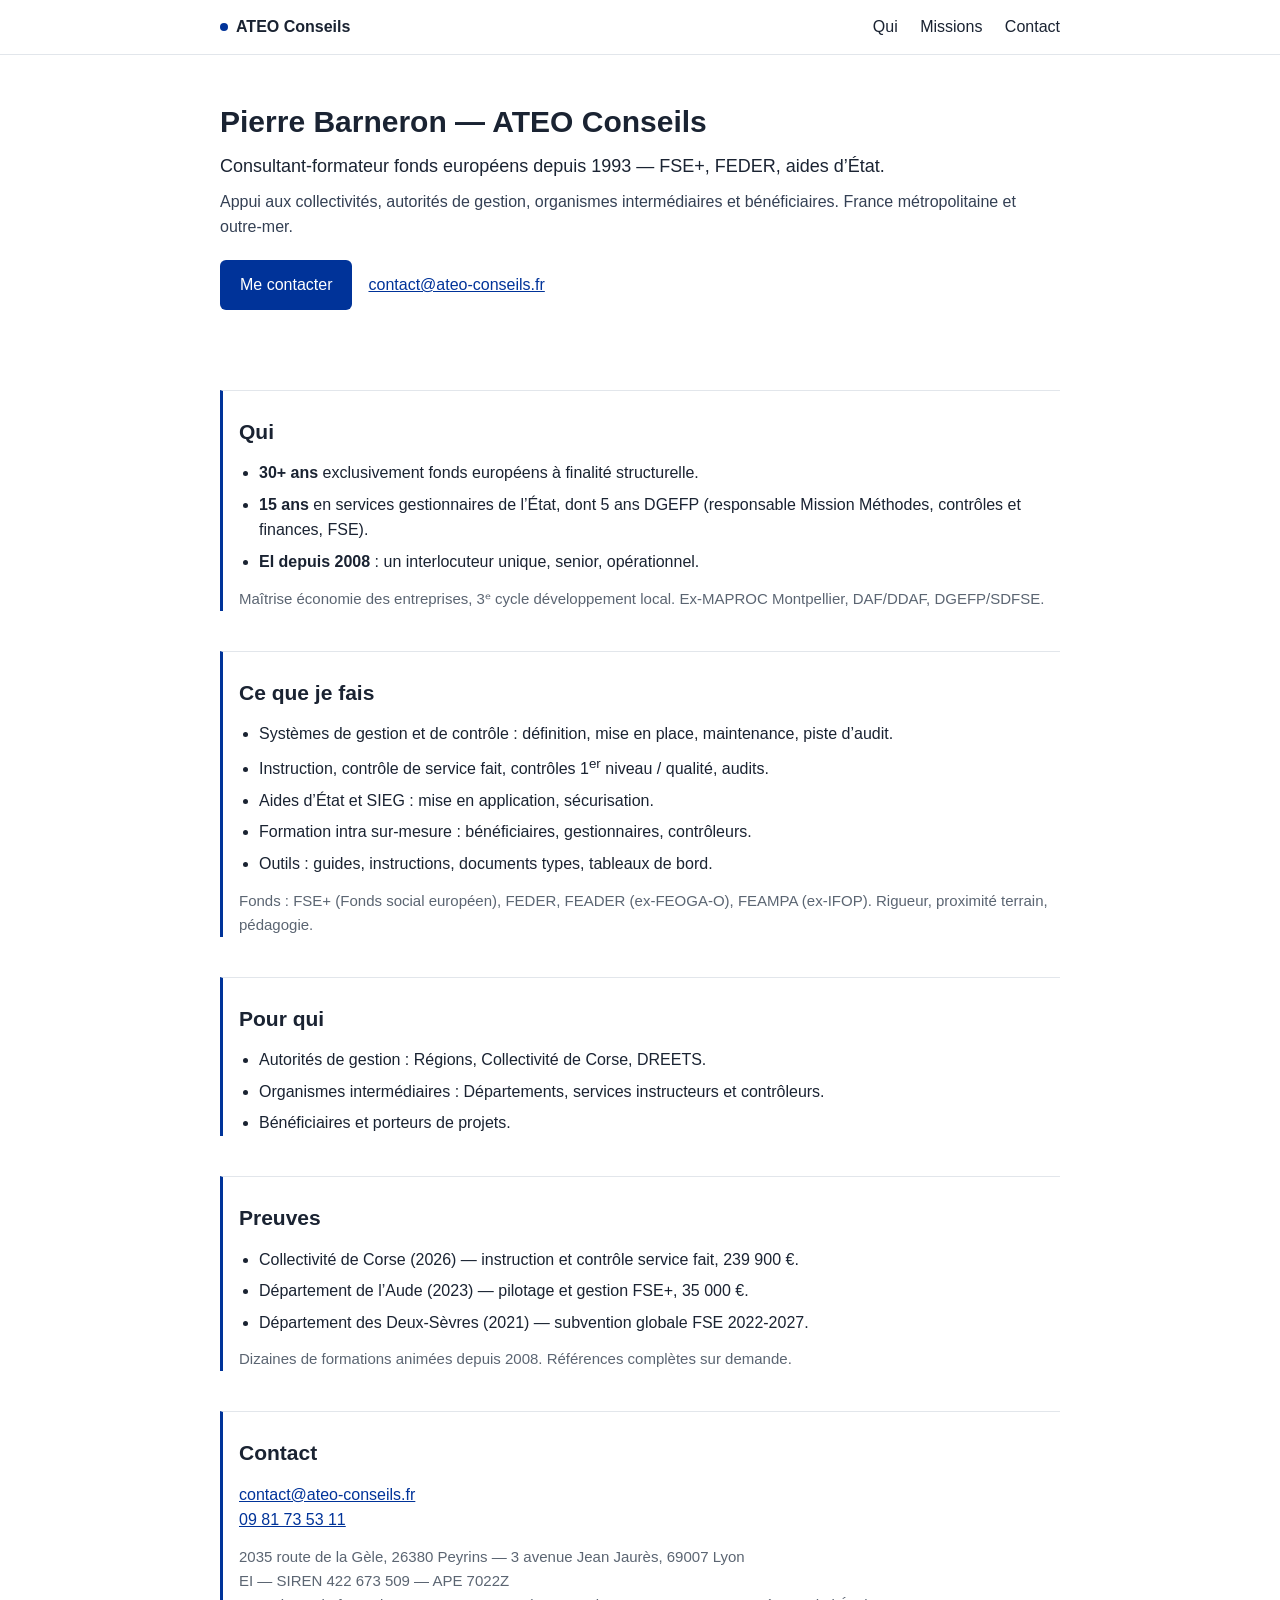
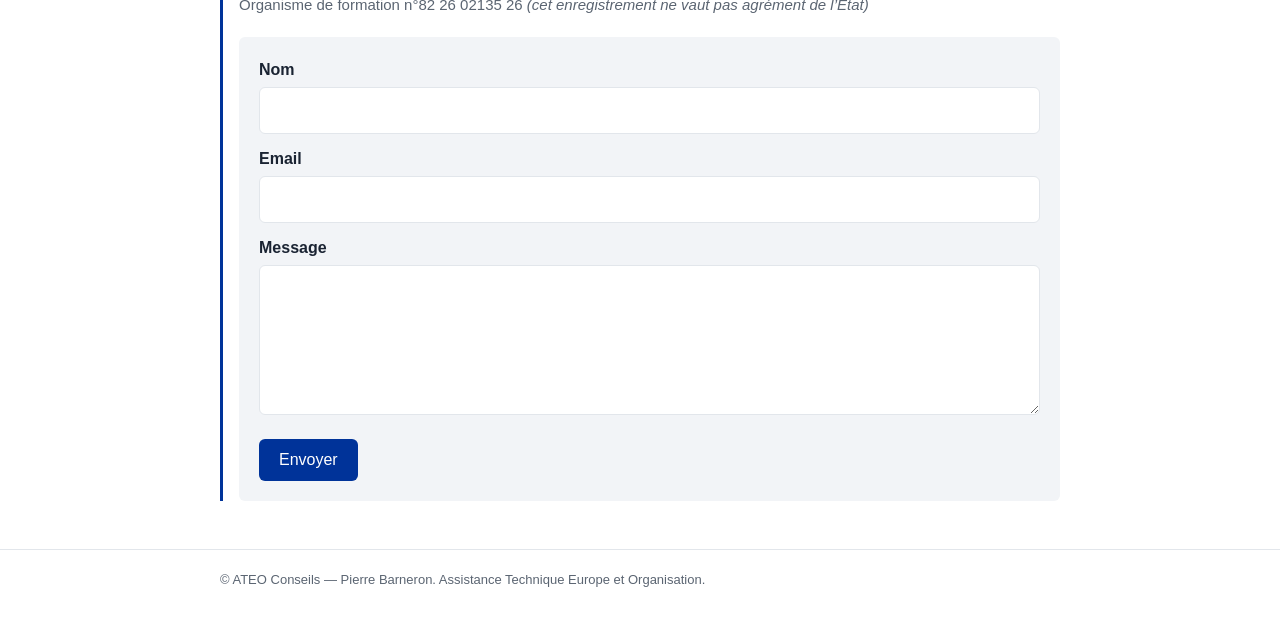
==== index.html @ 9103df10 "V1: site one-page minimaliste ATEO-Conseils" ====
<!DOCTYPE html>
<html lang="fr">
<head>
  <meta charset="UTF-8">
  <meta name="viewport" content="width=device-width, initial-scale=1.0">
  <title>Pierre Barneron — ATEO Conseils, fonds européens</title>
  <meta name="description" content="ATEO Conseils — Pierre Barneron, consultant-formateur fonds européens depuis 1993. FSE+, FEDER, aides d'État. Appui aux collectivités, autorités de gestion et bénéficiaires.">
  <link rel="icon" href="data:image/svg+xml,%3Csvg xmlns='http://www.w3.org/2000/svg' viewBox='0 0 16 16'%3E%3Ccircle cx='8' cy='8' r='8' fill='%23003399'/%3E%3Ctext x='8' y='12' font-size='10' text-anchor='middle' fill='white' font-family='sans-serif'%3EA%3C/text%3E%3C/svg%3E">
  <link rel="stylesheet" href="style.css">
</head>
<body>
  <header class="top">
    <div class="wrap top-inner">
      <a class="logo" href="#top"><span class="dot" aria-hidden="true"></span>ATEO Conseils</a>
      <nav aria-label="Navigation principale">
        <a href="#qui">Qui</a>
        <a href="#missions">Missions</a>
        <a href="#contact">Contact</a>
      </nav>
    </div>
  </header>

  <main id="top" class="wrap">
    <section class="hero">
      <h1>Pierre Barneron — ATEO Conseils</h1>
      <p class="baseline">Consultant-formateur fonds européens depuis 1993 — FSE+, FEDER, aides d’État.</p>
      <p class="sub">Appui aux collectivités, autorités de gestion, organismes intermédiaires et bénéficiaires. France métropolitaine et outre-mer.</p>
      <div class="actions">
        <a class="btn" href="#contact">Me contacter</a>
        <a class="link" href="mailto:contact@ateo-conseils.fr">contact@ateo-conseils.fr</a>
      </div>
    </section>

    <section id="qui" class="branch">
      <h2>Qui</h2>
      <ul>
        <li><strong>30+ ans</strong> exclusivement fonds européens à finalité structurelle.</li>
        <li><strong>15 ans</strong> en services gestionnaires de l’État, dont 5 ans DGEFP (responsable Mission Méthodes, contrôles et finances, FSE).</li>
        <li><strong>EI depuis 2008</strong> : un interlocuteur unique, senior, opérationnel.</li>
      </ul>
      <p class="detail">Maîtrise économie des entreprises, 3ᵉ cycle développement local. Ex-MAPROC Montpellier, DAF/DDAF, DGEFP/SDFSE.</p>
    </section>

    <section id="missions" class="branch">
      <h2>Ce que je fais</h2>
      <ul>
        <li>Systèmes de gestion et de contrôle : définition, mise en place, maintenance, piste d’audit.</li>
        <li>Instruction, contrôle de service fait, contrôles 1<sup>er</sup> niveau / qualité, audits.</li>
        <li>Aides d’État et SIEG : mise en application, sécurisation.</li>
        <li>Formation intra sur-mesure : bénéficiaires, gestionnaires, contrôleurs.</li>
        <li>Outils : guides, instructions, documents types, tableaux de bord.</li>
      </ul>
      <p class="detail">Fonds : FSE+ (Fonds social européen), FEDER, FEADER (ex-FEOGA-O), FEAMPA (ex-IFOP). Rigueur, proximité terrain, pédagogie.</p>
    </section>

    <section id="pour-qui" class="branch">
      <h2>Pour qui</h2>
      <ul>
        <li>Autorités de gestion : Régions, Collectivité de Corse, DREETS.</li>
        <li>Organismes intermédiaires : Départements, services instructeurs et contrôleurs.</li>
        <li>Bénéficiaires et porteurs de projets.</li>
      </ul>
    </section>

    <section id="preuves" class="branch">
      <h2>Preuves</h2>
      <ul>
        <li>Collectivité de Corse (2026) — instruction et contrôle service fait, 239 900 €.</li>
        <li>Département de l’Aude (2023) — pilotage et gestion FSE+, 35 000 €.</li>
        <li>Département des Deux-Sèvres (2021) — subvention globale FSE 2022-2027.</li>
      </ul>
      <p class="detail">Dizaines de formations animées depuis 2008. Références complètes sur demande.</p>
    </section>

    <section id="contact" class="branch contact">
      <h2>Contact</h2>
      <p>
        <a href="mailto:contact@ateo-conseils.fr">contact@ateo-conseils.fr</a><br>
        <a href="tel:+33981735311">09 81 73 53 11</a>
      </p>
      <p class="detail">2035 route de la Gèle, 26380 Peyrins — 3 avenue Jean Jaurès, 69007 Lyon<br>
      EI — SIREN 422 673 509 — APE 7022Z<br>
      Organisme de formation n°82 26 02135 26 <em>(cet enregistrement ne vaut pas agrément de l’État)</em></p>

      <form id="contact-form" method="post" action="mailto:contact@ateo-conseils.fr" enctype="text/plain">
        <label for="nom">Nom</label>
        <input id="nom" name="nom" type="text" required autocomplete="name">
        <label for="email">Email</label>
        <input id="email" name="email" type="email" required autocomplete="email">
        <label for="message">Message</label>
        <textarea id="message" name="message" rows="5" required></textarea>
        <button class="btn" type="submit">Envoyer</button>
      </form>
    </section>
  </main>

  <footer>
    <div class="wrap">
      <p>© ATEO Conseils — Pierre Barneron. Assistance Technique Europe et Organisation.</p>
    </div>
  </footer>

  <script>
    document.getElementById('contact-form').addEventListener('submit', function (e) {
      var nom = document.getElementById('nom').value.trim();
      var email = document.getElementById('email').value.trim();
      var msg = document.getElementById('message').value.trim();
      if (!nom || !email || !msg) return;
      e.preventDefault();
      var subject = encodeURIComponent('Contact site ATEO — ' + nom);
      var body = encodeURIComponent(msg + '\n\n— ' + nom + ' (' + email + ')');
      window.location.href = 'mailto:contact@ateo-conseils.fr?subject=' + subject + '&body=' + body;
    });
  </script>
</body>
</html>
---- style.css ----
/* ATEO Conseils V1 — minimaliste */
* { box-sizing: border-box; }
html { -webkit-text-size-adjust: 100%; }
body {
  margin: 0;
  background: #fff;
  color: #1A2332;
  font-family: Inter, Public Sans, -apple-system, BlinkMacSystemFont, "Segoe UI", Arial, sans-serif;
  font-size: 16px;
  line-height: 1.6;
}
.wrap { max-width: 880px; margin: 0 auto; padding: 0 20px; }

/* Top */
.top { border-bottom: 1px solid #E2E6EB; }
.top-inner { display: flex; justify-content: space-between; align-items: center; padding: 14px 20px; }
.logo { font-weight: 600; color: #1A2332; text-decoration: none; display: inline-flex; align-items: center; gap: 8px; }
.dot { width: 8px; height: 8px; border-radius: 50%; background: #003399; display: inline-block; }
nav a { color: #1A2332; text-decoration: none; margin-left: 18px; }
nav a:hover, nav a:focus-visible { color: #003399; text-decoration: underline; }

/* Hero */
.hero { padding: 48px 0 8px; }
h1 { font-size: 30px; line-height: 1.25; margin: 0 0 12px; }
.baseline { font-size: 18px; margin: 0 0 8px; }
.sub { margin: 0 0 20px; color: #344054; }
.actions { display: flex; flex-wrap: wrap; gap: 16px; align-items: center; margin-bottom: 32px; }
.btn {
  display: inline-block;
  background: #003399;
  color: #fff;
  text-decoration: none;
  border: 0;
  border-radius: 6px;
  padding: 12px 20px;
  font-size: 16px;
  cursor: pointer;
}
.btn:hover, .btn:focus-visible { background: #00267A; }
.btn:focus-visible, a:focus-visible, input:focus-visible, textarea:focus-visible {
  outline: 2px solid #003399; outline-offset: 2px;
}
.link { color: #003399; }
a { color: #003399; }
a:hover { text-decoration-thickness: 2px; }

/* Branches carte mentale */
.branch { border-top: 1px solid #E2E6EB; margin-top: 40px; padding: 24px 0 0 16px; border-left: 3px solid #003399; }
.branch h2 { font-size: 21px; margin: 0 0 12px; }
.branch ul { margin: 0 0 12px; padding-left: 20px; }
.branch li { margin-bottom: 6px; }
.detail { color: #5B6572; font-size: 15px; margin: 0 0 8px; }
.contact p { margin: 0 0 12px; }

/* Form */
form { margin-top: 20px; background: #F2F4F7; padding: 20px; border-radius: 6px; }
label { display: block; font-weight: 600; margin: 12px 0 4px; }
label:first-child { margin-top: 0; }
input, textarea {
  width: 100%;
  padding: 10px 12px;
  border: 1px solid #E2E6EB;
  border-radius: 6px;
  font: inherit;
  background: #fff;
  color: #1A2332;
}
form .btn { margin-top: 16px; }

/* Footer */
footer { border-top: 1px solid #E2E6EB; margin-top: 48px; padding: 20px 0 32px; }
footer p { color: #5B6572; font-size: 13px; margin: 0; }

@media (max-width: 560px) {
  h1 { font-size: 26px; }
  .top-inner { flex-direction: column; gap: 8px; align-items: flex-start; }
  nav a { margin: 0 14px 0 0; }
}
@media print {
  .top nav, .actions, form { display: none; }
  body { font-size: 12pt; }
}
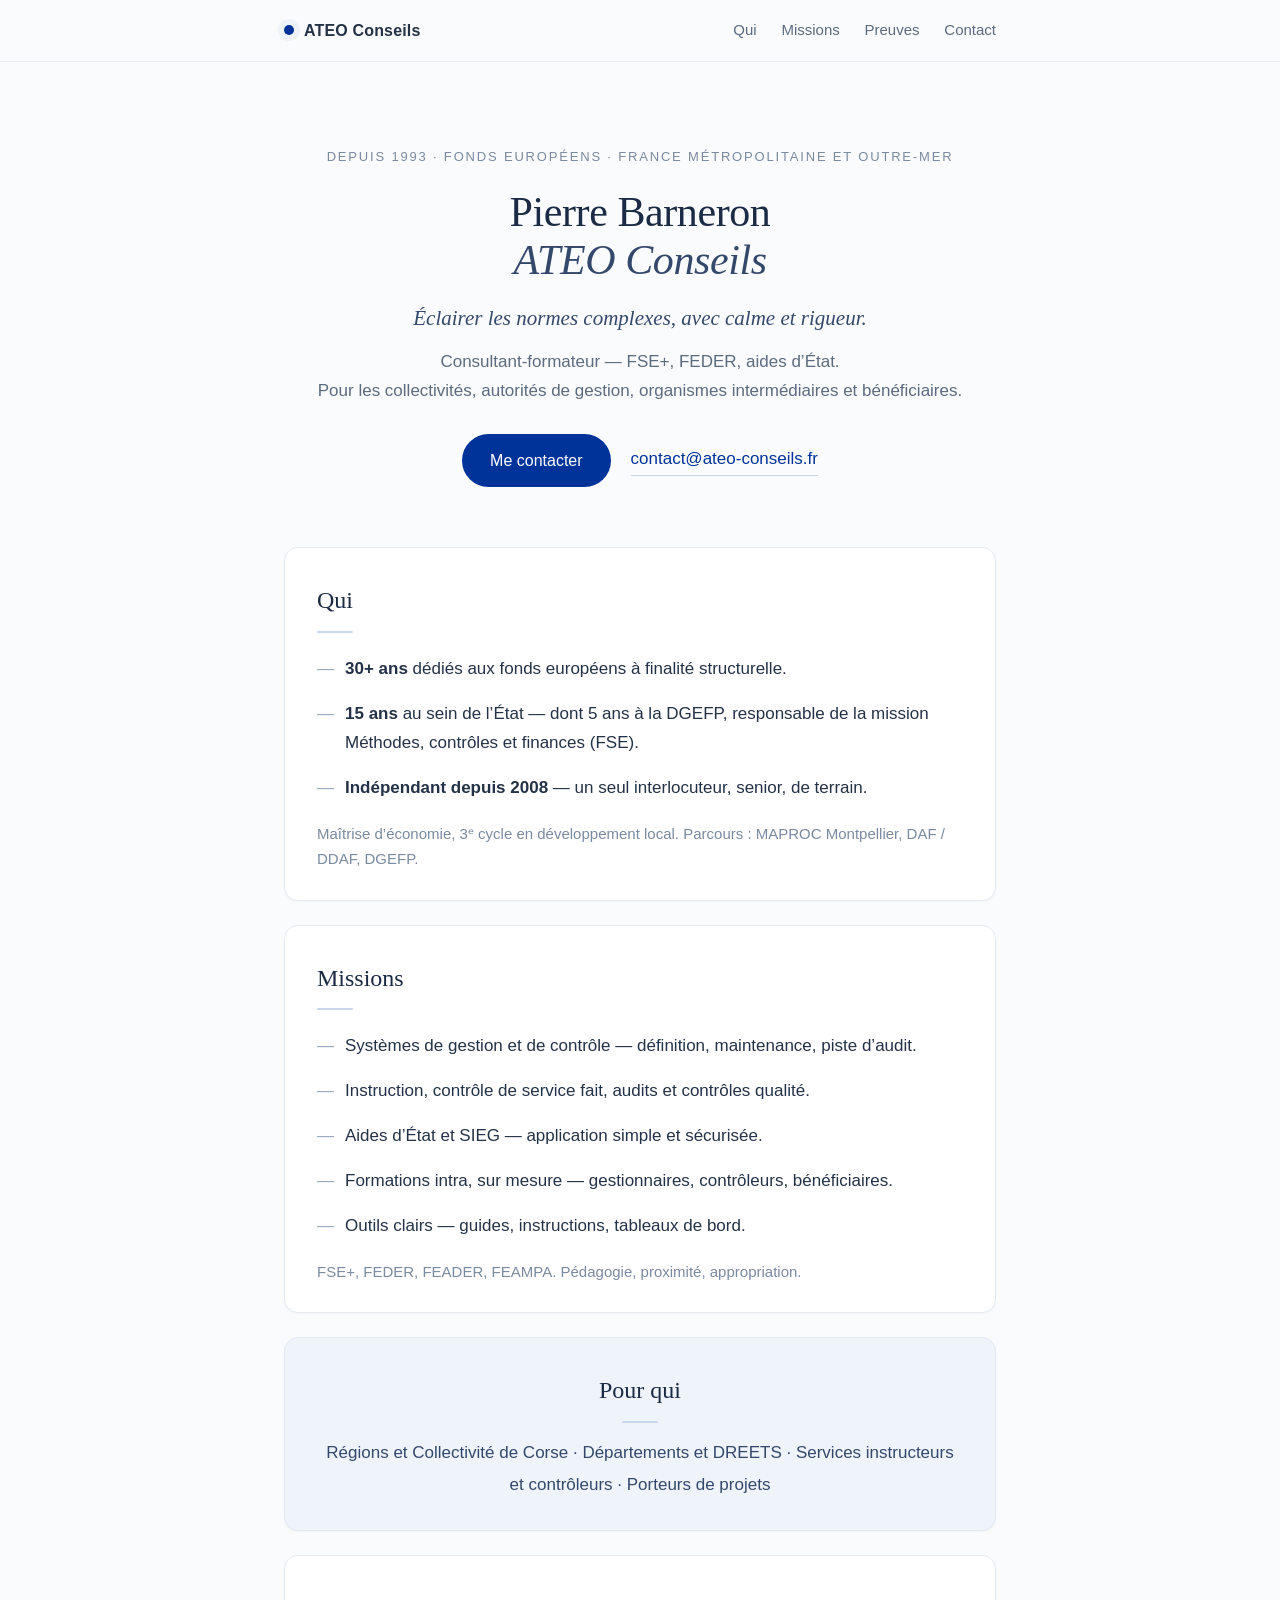
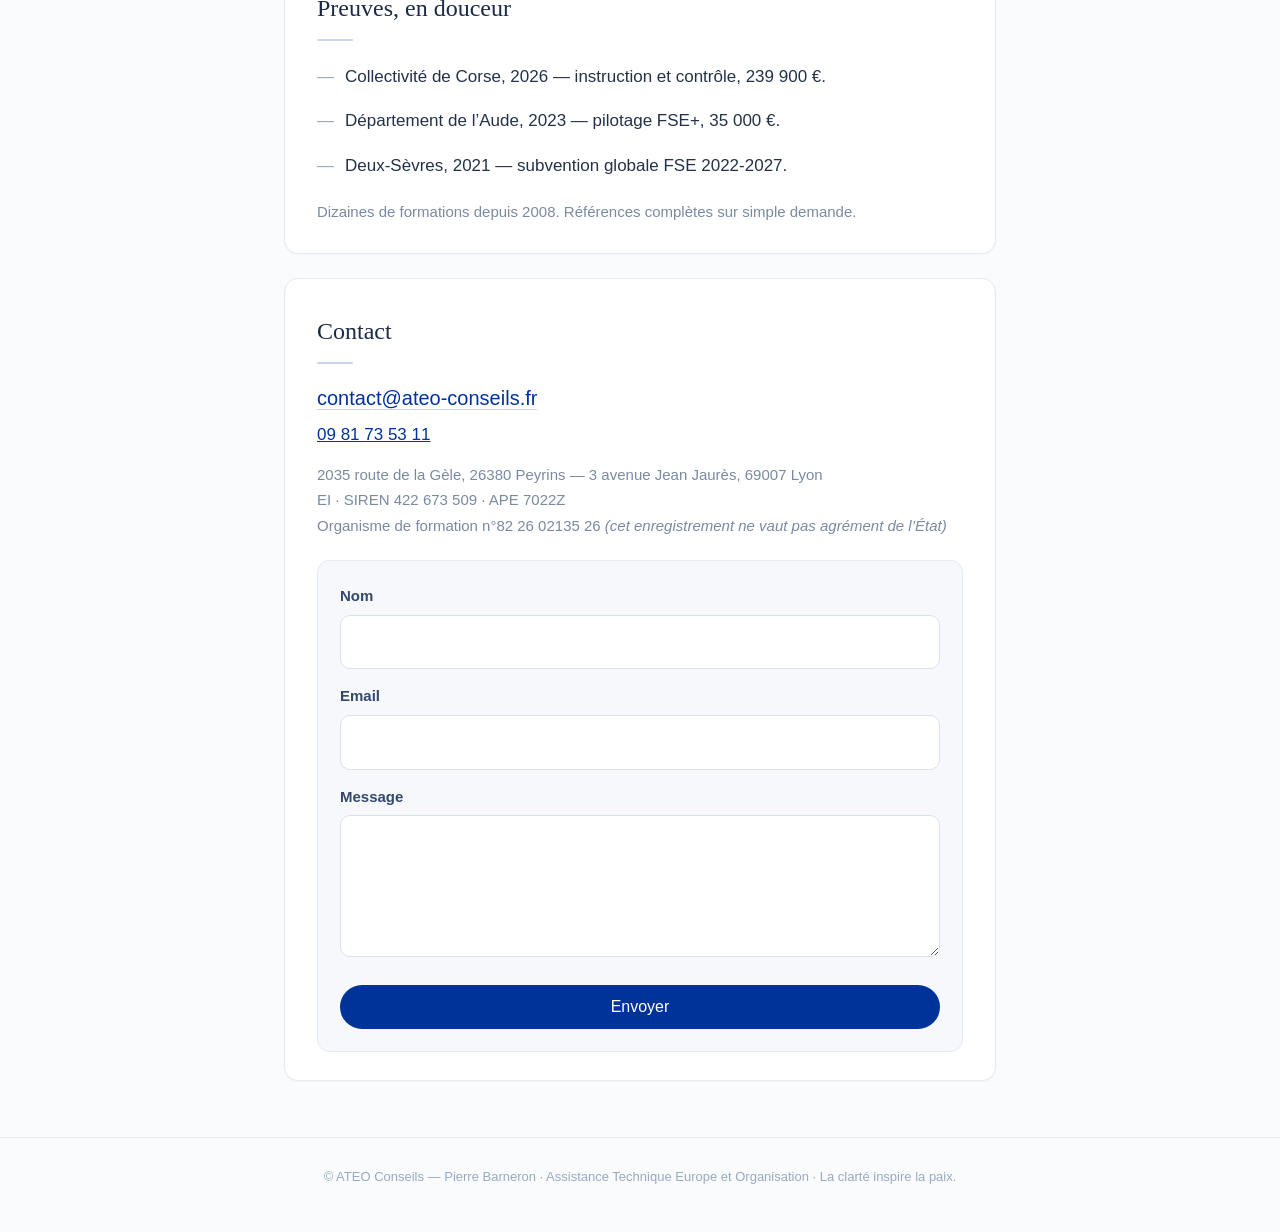
==== commit 382725a4: "V2: version apaisée, pro et simple - inspire la paix" ====
--- a/index.html
+++ b/index.html
@@ -4,8 +4,9 @@
   <meta charset="UTF-8">
   <meta name="viewport" content="width=device-width, initial-scale=1.0">
   <title>Pierre Barneron — ATEO Conseils, fonds européens</title>
-  <meta name="description" content="ATEO Conseils — Pierre Barneron, consultant-formateur fonds européens depuis 1993. FSE+, FEDER, aides d'État. Appui aux collectivités, autorités de gestion et bénéficiaires.">
-  <link rel="icon" href="data:image/svg+xml,%3Csvg xmlns='http://www.w3.org/2000/svg' viewBox='0 0 16 16'%3E%3Ccircle cx='8' cy='8' r='8' fill='%23003399'/%3E%3Ctext x='8' y='12' font-size='10' text-anchor='middle' fill='white' font-family='sans-serif'%3EA%3C/text%3E%3C/svg%3E">
+  <meta name="description" content="ATEO Conseils — Pierre Barneron, consultant-formateur fonds européens depuis 1993. FSE+, FEDER, aides d'État. Un appui clair et apaisé pour les collectivités et gestionnaires.">
+  <meta name="theme-color" content="#FAFBFC">
+  <link rel="icon" href="data:image/svg+xml,%3Csvg xmlns='http://www.w3.org/2000/svg' viewBox='0 0 32 32'%3E%3Ccircle cx='16' cy='16' r='16' fill='%23EFF3FA'/%3E%3Ccircle cx='16' cy='16' r='6' fill='%23003399'/%3E%3C/svg%3E">
   <link rel="stylesheet" href="style.css">
 </head>
 <body>
@@ -15,6 +16,7 @@
       <nav aria-label="Navigation principale">
         <a href="#qui">Qui</a>
         <a href="#missions">Missions</a>
+        <a href="#preuves">Preuves</a>
         <a href="#contact">Contact</a>
       </nav>
     </div>
@@ -22,64 +24,61 @@
 
   <main id="top" class="wrap">
     <section class="hero">
-      <h1>Pierre Barneron — ATEO Conseils</h1>
-      <p class="baseline">Consultant-formateur fonds européens depuis 1993 — FSE+, FEDER, aides d’État.</p>
-      <p class="sub">Appui aux collectivités, autorités de gestion, organismes intermédiaires et bénéficiaires. France métropolitaine et outre-mer.</p>
+      <p class="eyebrow">Depuis 1993 · Fonds européens · France métropolitaine et outre-mer</p>
+      <h1>Pierre Barneron<br><span>ATEO Conseils</span></h1>
+      <p class="baseline">Éclairer les normes complexes, avec calme et rigueur.</p>
+      <p class="sub">Consultant-formateur — FSE+, FEDER, aides d’État.<br>Pour les collectivités, autorités de gestion, organismes intermédiaires et bénéficiaires.</p>
       <div class="actions">
         <a class="btn" href="#contact">Me contacter</a>
-        <a class="link" href="mailto:contact@ateo-conseils.fr">contact@ateo-conseils.fr</a>
+        <a class="mail" href="mailto:contact@ateo-conseils.fr">contact@ateo-conseils.fr</a>
       </div>
     </section>
 
-    <section id="qui" class="branch">
+    <section id="qui" class="card">
       <h2>Qui</h2>
-      <ul>
-        <li><strong>30+ ans</strong> exclusivement fonds européens à finalité structurelle.</li>
-        <li><strong>15 ans</strong> en services gestionnaires de l’État, dont 5 ans DGEFP (responsable Mission Méthodes, contrôles et finances, FSE).</li>
-        <li><strong>EI depuis 2008</strong> : un interlocuteur unique, senior, opérationnel.</li>
+      <ul class="calm">
+        <li><strong>30+ ans</strong> dédiés aux fonds européens à finalité structurelle.</li>
+        <li><strong>15 ans</strong> au sein de l’État — dont 5 ans à la DGEFP, responsable de la mission Méthodes, contrôles et finances (FSE).</li>
+        <li><strong>Indépendant depuis 2008</strong> — un seul interlocuteur, senior, de terrain.</li>
       </ul>
-      <p class="detail">Maîtrise économie des entreprises, 3ᵉ cycle développement local. Ex-MAPROC Montpellier, DAF/DDAF, DGEFP/SDFSE.</p>
+      <p class="detail">Maîtrise d’économie, 3ᵉ cycle en développement local. Parcours : MAPROC Montpellier, DAF / DDAF, DGEFP.</p>
     </section>
 
-    <section id="missions" class="branch">
-      <h2>Ce que je fais</h2>
-      <ul>
-        <li>Systèmes de gestion et de contrôle : définition, mise en place, maintenance, piste d’audit.</li>
-        <li>Instruction, contrôle de service fait, contrôles 1<sup>er</sup> niveau / qualité, audits.</li>
-        <li>Aides d’État et SIEG : mise en application, sécurisation.</li>
-        <li>Formation intra sur-mesure : bénéficiaires, gestionnaires, contrôleurs.</li>
-        <li>Outils : guides, instructions, documents types, tableaux de bord.</li>
+    <section id="missions" class="card">
+      <h2>Missions</h2>
+      <ul class="calm">
+        <li>Systèmes de gestion et de contrôle — définition, maintenance, piste d’audit.</li>
+        <li>Instruction, contrôle de service fait, audits et contrôles qualité.</li>
+        <li>Aides d’État et SIEG — application simple et sécurisée.</li>
+        <li>Formations intra, sur mesure — gestionnaires, contrôleurs, bénéficiaires.</li>
+        <li>Outils clairs — guides, instructions, tableaux de bord.</li>
       </ul>
-      <p class="detail">Fonds : FSE+ (Fonds social européen), FEDER, FEADER (ex-FEOGA-O), FEAMPA (ex-IFOP). Rigueur, proximité terrain, pédagogie.</p>
+      <p class="detail">FSE+, FEDER, FEADER, FEAMPA. Pédagogie, proximité, appropriation.</p>
     </section>
 
-    <section id="pour-qui" class="branch">
+    <section id="pour-qui" class="card soft">
       <h2>Pour qui</h2>
-      <ul>
-        <li>Autorités de gestion : Régions, Collectivité de Corse, DREETS.</li>
-        <li>Organismes intermédiaires : Départements, services instructeurs et contrôleurs.</li>
-        <li>Bénéficiaires et porteurs de projets.</li>
-      </ul>
+      <p class="simple">Régions et Collectivité de Corse · Départements et DREETS · Services instructeurs et contrôleurs · Porteurs de projets</p>
     </section>
 
-    <section id="preuves" class="branch">
-      <h2>Preuves</h2>
-      <ul>
-        <li>Collectivité de Corse (2026) — instruction et contrôle service fait, 239 900 €.</li>
-        <li>Département de l’Aude (2023) — pilotage et gestion FSE+, 35 000 €.</li>
-        <li>Département des Deux-Sèvres (2021) — subvention globale FSE 2022-2027.</li>
+    <section id="preuves" class="card">
+      <h2>Preuves, en douceur</h2>
+      <ul class="calm">
+        <li>Collectivité de Corse, 2026 — instruction et contrôle, 239&nbsp;900&nbsp;€.</li>
+        <li>Département de l’Aude, 2023 — pilotage FSE+, 35&nbsp;000&nbsp;€.</li>
+        <li>Deux-Sèvres, 2021 — subvention globale FSE 2022-2027.</li>
       </ul>
-      <p class="detail">Dizaines de formations animées depuis 2008. Références complètes sur demande.</p>
+      <p class="detail">Dizaines de formations depuis 2008. Références complètes sur simple demande.</p>
     </section>
 
-    <section id="contact" class="branch contact">
+    <section id="contact" class="card contact">
       <h2>Contact</h2>
-      <p>
-        <a href="mailto:contact@ateo-conseils.fr">contact@ateo-conseils.fr</a><br>
+      <p class="contact-lines">
+        <a class="big" href="mailto:contact@ateo-conseils.fr">contact@ateo-conseils.fr</a><br>
         <a href="tel:+33981735311">09 81 73 53 11</a>
       </p>
       <p class="detail">2035 route de la Gèle, 26380 Peyrins — 3 avenue Jean Jaurès, 69007 Lyon<br>
-      EI — SIREN 422 673 509 — APE 7022Z<br>
+      EI · SIREN 422 673 509 · APE 7022Z<br>
       Organisme de formation n°82 26 02135 26 <em>(cet enregistrement ne vaut pas agrément de l’État)</em></p>
 
       <form id="contact-form" method="post" action="mailto:contact@ateo-conseils.fr" enctype="text/plain">
@@ -88,7 +87,7 @@
         <label for="email">Email</label>
         <input id="email" name="email" type="email" required autocomplete="email">
         <label for="message">Message</label>
-        <textarea id="message" name="message" rows="5" required></textarea>
+        <textarea id="message" name="message" rows="4" required></textarea>
         <button class="btn" type="submit">Envoyer</button>
       </form>
     </section>
@@ -96,7 +95,7 @@
 
   <footer>
     <div class="wrap">
-      <p>© ATEO Conseils — Pierre Barneron. Assistance Technique Europe et Organisation.</p>
+      <p>© ATEO Conseils — Pierre Barneron · Assistance Technique Europe et Organisation · La clarté inspire la paix.</p>
     </div>
   </footer>
 
--- a/style.css
+++ b/style.css
@@ -1,82 +1,115 @@
-/* ATEO Conseils V1 — minimaliste */
+/* ATEO Conseils V2 — simple, beau, paisible */
 * { box-sizing: border-box; }
-html { -webkit-text-size-adjust: 100%; }
+html { -webkit-text-size-adjust: 100%; scroll-behavior: smooth; }
 body {
   margin: 0;
-  background: #fff;
-  color: #1A2332;
+  background: #FAFBFC;
+  color: #243247;
   font-family: Inter, Public Sans, -apple-system, BlinkMacSystemFont, "Segoe UI", Arial, sans-serif;
-  font-size: 16px;
-  line-height: 1.6;
+  font-size: 17px;
+  line-height: 1.7;
 }
-.wrap { max-width: 880px; margin: 0 auto; padding: 0 20px; }
+.wrap { max-width: 760px; margin: 0 auto; padding: 0 24px; }
 
-/* Top */
-.top { border-bottom: 1px solid #E2E6EB; }
-.top-inner { display: flex; justify-content: space-between; align-items: center; padding: 14px 20px; }
-.logo { font-weight: 600; color: #1A2332; text-decoration: none; display: inline-flex; align-items: center; gap: 8px; }
-.dot { width: 8px; height: 8px; border-radius: 50%; background: #003399; display: inline-block; }
-nav a { color: #1A2332; text-decoration: none; margin-left: 18px; }
-nav a:hover, nav a:focus-visible { color: #003399; text-decoration: underline; }
+/* Header discret */
+.top {
+  background: rgba(250,251,252,.9);
+  backdrop-filter: blur(6px);
+  border-bottom: 1px solid #E6EBF2;
+  position: sticky; top: 0; z-index: 10;
+}
+.top-inner { display: flex; justify-content: space-between; align-items: center; padding: 16px 24px; }
+.logo { font-weight: 600; font-size: 16px; color: #243247; text-decoration: none; display: inline-flex; align-items: center; gap: 10px; letter-spacing: .01em; }
+.dot { width: 10px; height: 10px; border-radius: 50%; background: #003399; display: inline-block; box-shadow: 0 0 0 6px #EFF3FA; }
+nav a { color: #5C6B7F; text-decoration: none; margin-left: 20px; font-size: 15px; }
+nav a:hover, nav a:focus-visible { color: #003399; text-decoration: underline; text-underline-offset: 4px; }
 
-/* Hero */
-.hero { padding: 48px 0 8px; }
-h1 { font-size: 30px; line-height: 1.25; margin: 0 0 12px; }
-.baseline { font-size: 18px; margin: 0 0 8px; }
-.sub { margin: 0 0 20px; color: #344054; }
-.actions { display: flex; flex-wrap: wrap; gap: 16px; align-items: center; margin-bottom: 32px; }
+/* Hero apaisé */
+.hero { text-align: center; padding: 84px 0 36px; }
+.eyebrow {
+  font-size: 13px; letter-spacing: .14em; text-transform: uppercase;
+  color: #7A8AA0; margin: 0 0 20px;
+}
+h1 {
+  font-family: Georgia, "Source Serif 4", "Times New Roman", serif;
+  font-weight: 500; font-size: 42px; line-height: 1.15;
+  color: #1B2A45; margin: 0 0 16px; letter-spacing: -0.01em;
+}
+h1 span { font-style: italic; font-weight: 400; color: #33486B; }
+.baseline {
+  font-family: Georgia, serif; font-style: italic; font-size: 21px;
+  color: #33486B; margin: 0 0 12px;
+}
+.sub { color: #5C6B7F; margin: 0 0 28px; }
+.actions { display: flex; gap: 20px; justify-content: center; align-items: center; flex-wrap: wrap; }
 .btn {
-  display: inline-block;
-  background: #003399;
-  color: #fff;
-  text-decoration: none;
-  border: 0;
-  border-radius: 6px;
-  padding: 12px 20px;
-  font-size: 16px;
-  cursor: pointer;
+  display: inline-block; background: #003399; color: #fff;
+  text-decoration: none; border: 0; border-radius: 999px;
+  padding: 13px 28px; font-size: 16px; cursor: pointer;
+  transition: background .2s ease, transform .2s ease;
 }
-.btn:hover, .btn:focus-visible { background: #00267A; }
+.btn:hover, .btn:focus-visible { background: #00267A; transform: translateY(-1px); }
 .btn:focus-visible, a:focus-visible, input:focus-visible, textarea:focus-visible {
-  outline: 2px solid #003399; outline-offset: 2px;
+  outline: 2px solid #003399; outline-offset: 3px;
 }
-.link { color: #003399; }
+.mail { color: #003399; text-decoration: none; border-bottom: 1px solid #C9D5EA; padding-bottom: 1px; }
+.mail:hover { border-color: #003399; }
 a { color: #003399; }
-a:hover { text-decoration-thickness: 2px; }
 
-/* Branches carte mentale */
-.branch { border-top: 1px solid #E2E6EB; margin-top: 40px; padding: 24px 0 0 16px; border-left: 3px solid #003399; }
-.branch h2 { font-size: 21px; margin: 0 0 12px; }
-.branch ul { margin: 0 0 12px; padding-left: 20px; }
-.branch li { margin-bottom: 6px; }
-.detail { color: #5B6572; font-size: 15px; margin: 0 0 8px; }
-.contact p { margin: 0 0 12px; }
+/* Cartes calmes */
+.card {
+  background: #fff; border: 1px solid #E6EBF2; border-radius: 14px;
+  padding: 32px 32px 28px; margin-top: 24px;
+  box-shadow: 0 1px 2px rgba(27,42,69,.04);
+}
+.card.soft { background: #EFF3FA; border-color: #E2E9F5; text-align: center; }
+.card h2 {
+  font-family: Georgia, serif; font-weight: 500; font-size: 24px;
+  color: #1B2A45; margin: 0 0 6px;
+}
+.card h2::after {
+  content: ""; display: block; width: 36px; height: 2px;
+  background: #C9D5EA; border-radius: 2px; margin-top: 10px;
+}
+.soft h2::after { margin-left: auto; margin-right: auto; }
+ul.calm { margin: 14px 0 10px; padding: 0; list-style: none; }
+ul.calm li { padding: 8px 0 8px 28px; position: relative; }
+ul.calm li::before {
+  content: "—"; position: absolute; left: 0; color: #9AA9C1;
+}
+.detail { color: #7A8AA0; font-size: 15px; margin: 8px 0 0; }
+.simple { color: #33486B; margin: 14px 0 0; line-height: 1.9; }
 
-/* Form */
-form { margin-top: 20px; background: #F2F4F7; padding: 20px; border-radius: 6px; }
-label { display: block; font-weight: 600; margin: 12px 0 4px; }
+/* Contact */
+.contact { background: #fff; }
+.contact-lines { margin: 14px 0 10px; line-height: 2; }
+.contact-lines .big { font-size: 20px; text-decoration: none; border-bottom: 1px solid #C9D5EA; }
+.contact-lines .big:hover { border-color: #003399; }
+
+form { margin-top: 22px; background: #F6F8FB; border: 1px solid #E6EBF2; padding: 22px; border-radius: 12px; }
+label { display: block; font-weight: 600; font-size: 15px; margin: 14px 0 6px; color: #33486B; }
 label:first-child { margin-top: 0; }
 input, textarea {
-  width: 100%;
-  padding: 10px 12px;
-  border: 1px solid #E2E6EB;
-  border-radius: 6px;
-  font: inherit;
-  background: #fff;
-  color: #1A2332;
+  width: 100%; padding: 12px 14px; border: 1px solid #D9E1EC; border-radius: 10px;
+  font: inherit; background: #fff; color: #243247;
 }
-form .btn { margin-top: 16px; }
+input::placeholder, textarea::placeholder { color: #9AA9C1; }
+form .btn { margin-top: 18px; width: 100%; }
 
 /* Footer */
-footer { border-top: 1px solid #E2E6EB; margin-top: 48px; padding: 20px 0 32px; }
-footer p { color: #5B6572; font-size: 13px; margin: 0; }
+footer { margin: 56px 0 0; padding: 28px 0 44px; border-top: 1px solid #E6EBF2; }
+footer p { color: #9AA9C1; font-size: 13px; margin: 0; text-align: center; }
 
-@media (max-width: 560px) {
-  h1 { font-size: 26px; }
-  .top-inner { flex-direction: column; gap: 8px; align-items: flex-start; }
-  nav a { margin: 0 14px 0 0; }
+@media (max-width: 600px) {
+  body { font-size: 16px; }
+  h1 { font-size: 32px; }
+  .hero { padding: 60px 0 24px; }
+  .card { padding: 24px 20px; }
+  .top-inner { flex-direction: column; gap: 10px; }
+  nav a { margin: 0 12px 0 0; }
 }
 @media print {
   .top nav, .actions, form { display: none; }
-  body { font-size: 12pt; }
+  body { background: #fff; }
+  .card { box-shadow: none; break-inside: avoid; }
 }
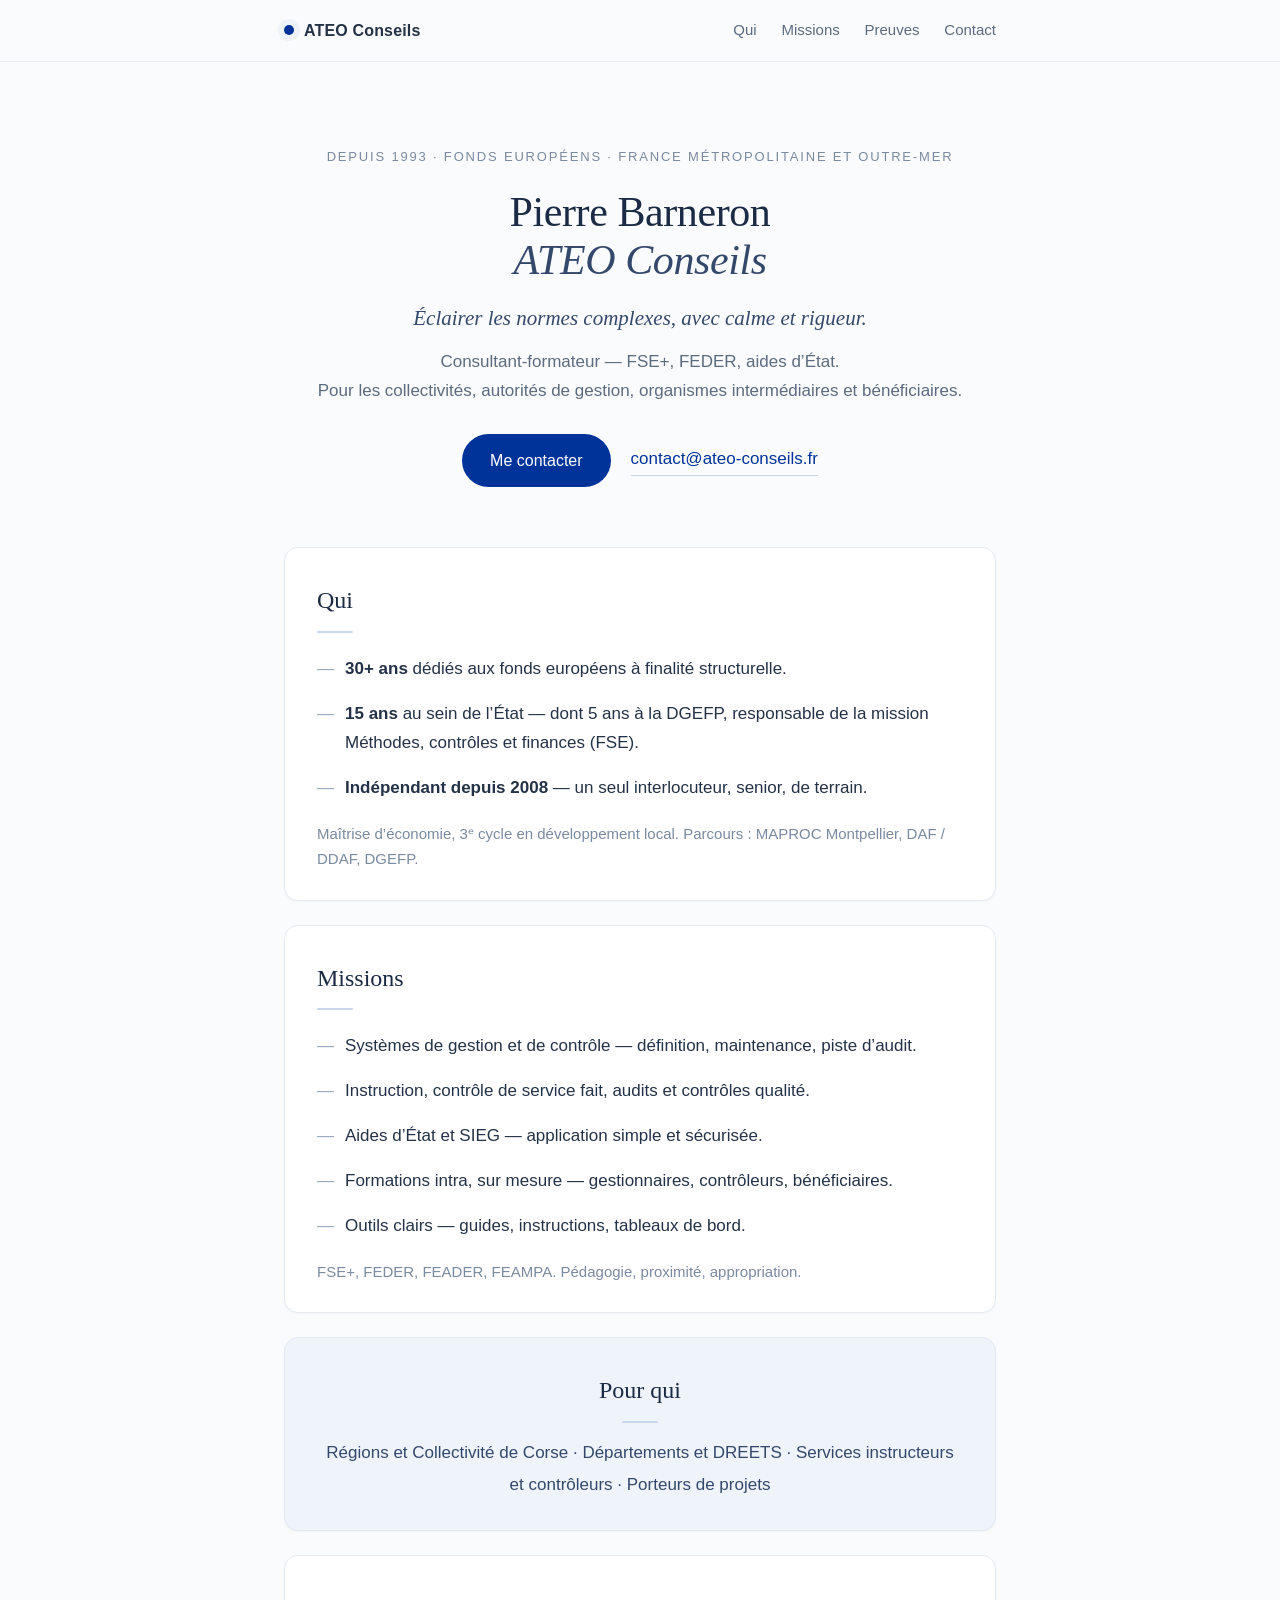
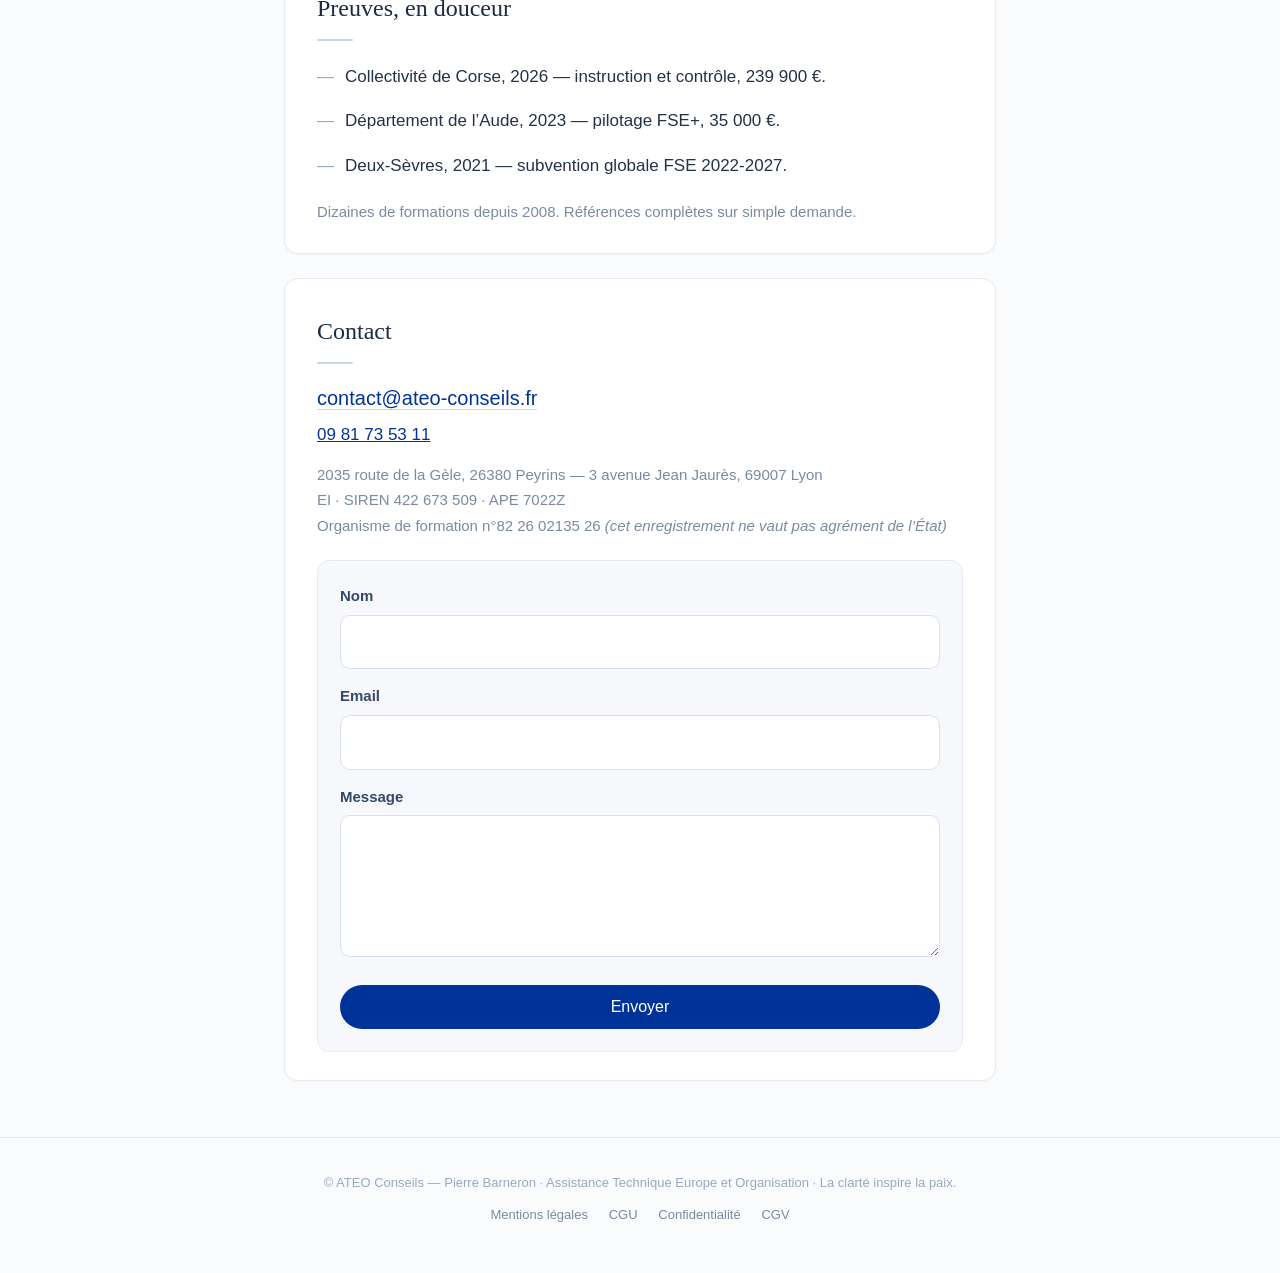
==== commit 0495ac1f: "V3: pack legal FR/UE - mentions, CGU, confidentialite RGPD, CGV" ====
--- a/index.html
+++ b/index.html
@@ -96,6 +96,12 @@
   <footer>
     <div class="wrap">
       <p>© ATEO Conseils — Pierre Barneron · Assistance Technique Europe et Organisation · La clarté inspire la paix.</p>
+      <nav aria-label="Liens légaux">
+        <a href="mentions-legales.html">Mentions légales</a>
+        <a href="cgu.html">CGU</a>
+        <a href="confidentialite.html">Confidentialité</a>
+        <a href="cgv.html">CGV</a>
+      </nav>
     </div>
   </footer>
 
--- a/style.css
+++ b/style.css
@@ -96,9 +96,17 @@
 input::placeholder, textarea::placeholder { color: #9AA9C1; }
 form .btn { margin-top: 18px; width: 100%; }
 
+/* Légal */
+.legal h3 { font-size: 17px; color: #1B2A45; margin: 24px 0 6px; }
+.legal p { margin: 0 0 10px; }
+.legal a { overflow-wrap: anywhere; }
+
 /* Footer */
 footer { margin: 56px 0 0; padding: 28px 0 44px; border-top: 1px solid #E6EBF2; }
-footer p { color: #9AA9C1; font-size: 13px; margin: 0; text-align: center; }
+footer p { color: #9AA9C1; font-size: 13px; margin: 6px 0; text-align: center; }
+footer nav { text-align: center; margin-top: 4px; }
+footer nav a { color: #7A8AA0; font-size: 13px; margin: 0 8px; text-decoration: none; }
+footer nav a:hover { color: #003399; text-decoration: underline; }
 
 @media (max-width: 600px) {
   body { font-size: 16px; }
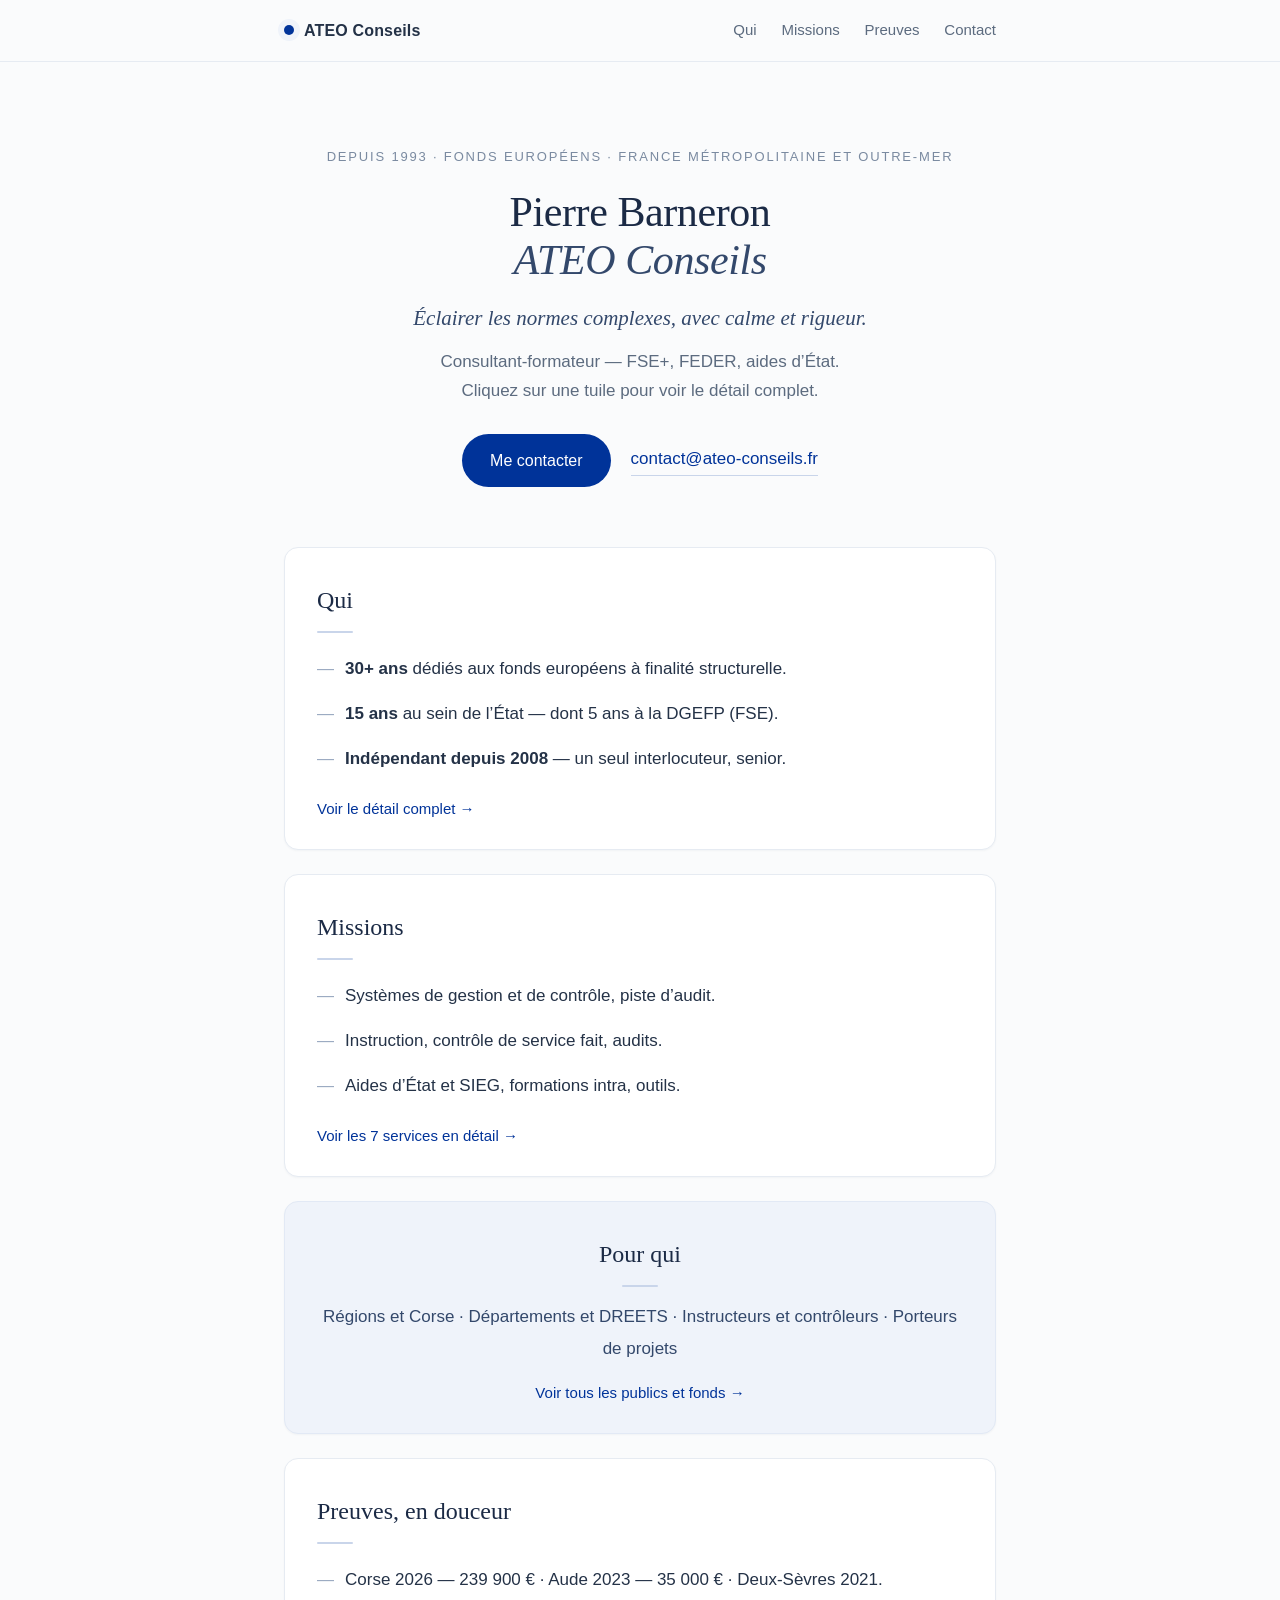
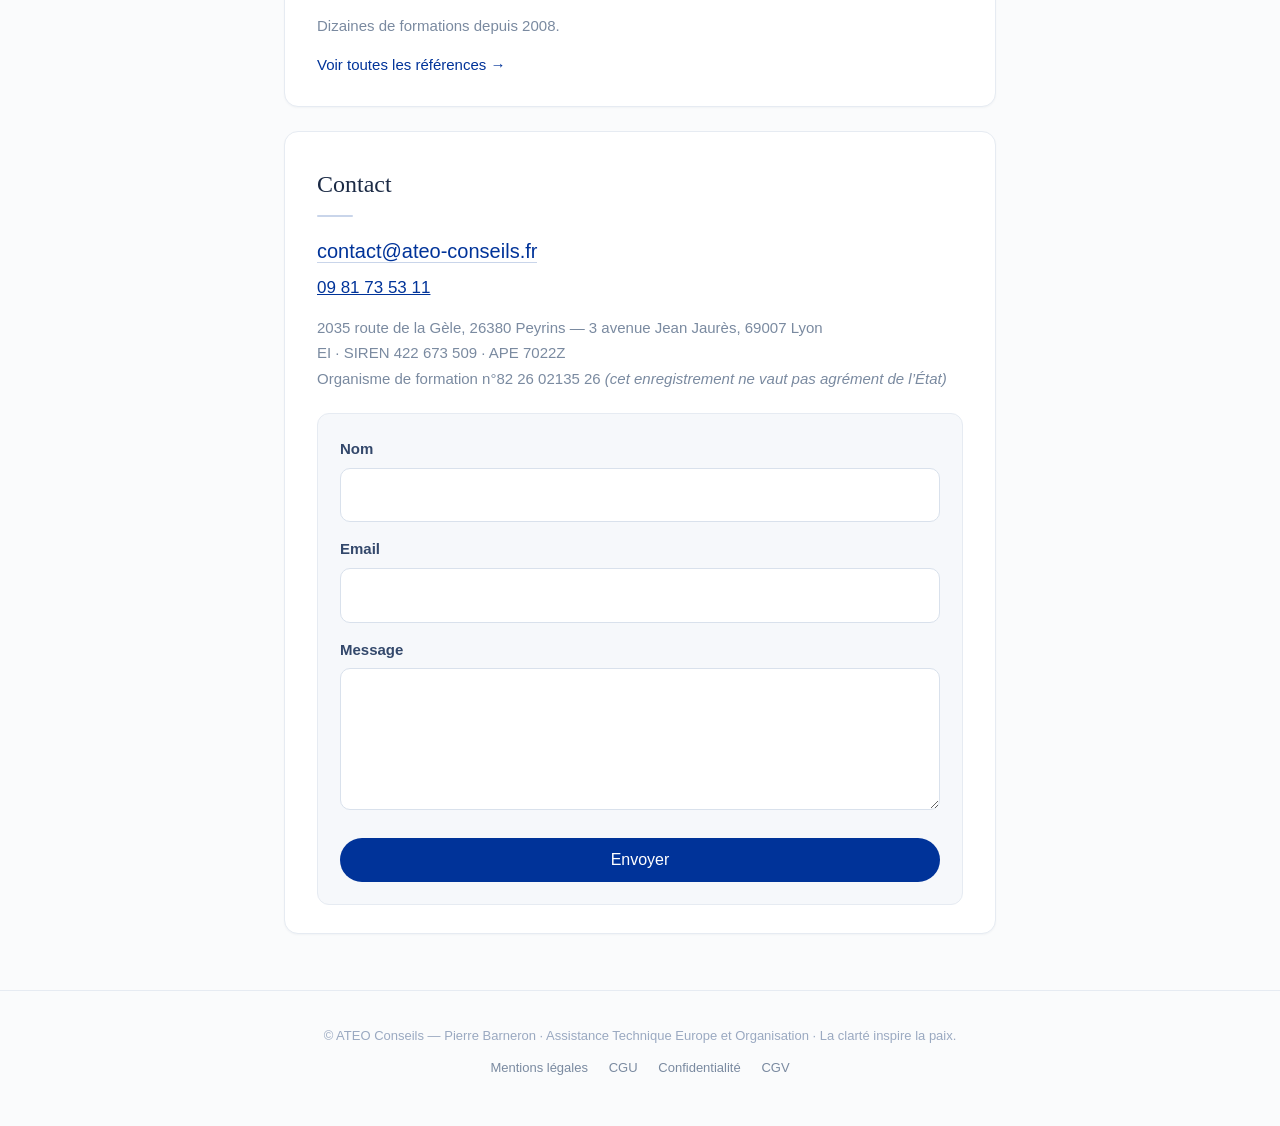
==== commit 620faf09: "V4: tuiles cliquables avec popups detail complet" ====
--- a/index.html
+++ b/index.html
@@ -4,7 +4,7 @@
   <meta charset="UTF-8">
   <meta name="viewport" content="width=device-width, initial-scale=1.0">
   <title>Pierre Barneron — ATEO Conseils, fonds européens</title>
-  <meta name="description" content="ATEO Conseils — Pierre Barneron, consultant-formateur fonds européens depuis 1993. FSE+, FEDER, aides d'État. Un appui clair et apaisé pour les collectivités et gestionnaires.">
+  <meta name="description" content="ATEO Conseils — Pierre Barneron, consultant-formateur fonds européens depuis 1993. FSE+, FEDER, aides d'État. Cliquez sur chaque tuile pour le détail complet.">
   <meta name="theme-color" content="#FAFBFC">
   <link rel="icon" href="data:image/svg+xml,%3Csvg xmlns='http://www.w3.org/2000/svg' viewBox='0 0 32 32'%3E%3Ccircle cx='16' cy='16' r='16' fill='%23EFF3FA'/%3E%3Ccircle cx='16' cy='16' r='6' fill='%23003399'/%3E%3C/svg%3E">
   <link rel="stylesheet" href="style.css">
@@ -27,48 +27,46 @@
       <p class="eyebrow">Depuis 1993 · Fonds européens · France métropolitaine et outre-mer</p>
       <h1>Pierre Barneron<br><span>ATEO Conseils</span></h1>
       <p class="baseline">Éclairer les normes complexes, avec calme et rigueur.</p>
-      <p class="sub">Consultant-formateur — FSE+, FEDER, aides d’État.<br>Pour les collectivités, autorités de gestion, organismes intermédiaires et bénéficiaires.</p>
+      <p class="sub">Consultant-formateur — FSE+, FEDER, aides d’État.<br>Cliquez sur une tuile pour voir le détail complet.</p>
       <div class="actions">
         <a class="btn" href="#contact">Me contacter</a>
         <a class="mail" href="mailto:contact@ateo-conseils.fr">contact@ateo-conseils.fr</a>
       </div>
     </section>
 
-    <section id="qui" class="card">
+    <section id="qui" class="card tile" data-open="dlg-qui" tabindex="0" role="button" aria-haspopup="dialog" aria-label="Qui — voir le détail complet">
       <h2>Qui</h2>
       <ul class="calm">
         <li><strong>30+ ans</strong> dédiés aux fonds européens à finalité structurelle.</li>
-        <li><strong>15 ans</strong> au sein de l’État — dont 5 ans à la DGEFP, responsable de la mission Méthodes, contrôles et finances (FSE).</li>
-        <li><strong>Indépendant depuis 2008</strong> — un seul interlocuteur, senior, de terrain.</li>
-      </ul>
-      <p class="detail">Maîtrise d’économie, 3ᵉ cycle en développement local. Parcours : MAPROC Montpellier, DAF / DDAF, DGEFP.</p>
-    </section>
-
-    <section id="missions" class="card">
+        <li><strong>15 ans</strong> au sein de l’État — dont 5 ans à la DGEFP (FSE).</li>
+        <li><strong>Indépendant depuis 2008</strong> — un seul interlocuteur, senior.</li>
+      </ul>
+      <p class="more">Voir le détail complet →</p>
+    </section>
+
+    <section id="missions" class="card tile" data-open="dlg-missions" tabindex="0" role="button" aria-haspopup="dialog" aria-label="Missions — voir le détail complet">
       <h2>Missions</h2>
       <ul class="calm">
-        <li>Systèmes de gestion et de contrôle — définition, maintenance, piste d’audit.</li>
-        <li>Instruction, contrôle de service fait, audits et contrôles qualité.</li>
-        <li>Aides d’État et SIEG — application simple et sécurisée.</li>
-        <li>Formations intra, sur mesure — gestionnaires, contrôleurs, bénéficiaires.</li>
-        <li>Outils clairs — guides, instructions, tableaux de bord.</li>
-      </ul>
-      <p class="detail">FSE+, FEDER, FEADER, FEAMPA. Pédagogie, proximité, appropriation.</p>
-    </section>
-
-    <section id="pour-qui" class="card soft">
+        <li>Systèmes de gestion et de contrôle, piste d’audit.</li>
+        <li>Instruction, contrôle de service fait, audits.</li>
+        <li>Aides d’État et SIEG, formations intra, outils.</li>
+      </ul>
+      <p class="more">Voir les 7 services en détail →</p>
+    </section>
+
+    <section id="pour-qui" class="card soft tile" data-open="dlg-pourqui" tabindex="0" role="button" aria-haspopup="dialog" aria-label="Pour qui — voir le détail complet">
       <h2>Pour qui</h2>
-      <p class="simple">Régions et Collectivité de Corse · Départements et DREETS · Services instructeurs et contrôleurs · Porteurs de projets</p>
-    </section>
-
-    <section id="preuves" class="card">
+      <p class="simple">Régions et Corse · Départements et DREETS · Instructeurs et contrôleurs · Porteurs de projets</p>
+      <p class="more">Voir tous les publics et fonds →</p>
+    </section>
+
+    <section id="preuves" class="card tile" data-open="dlg-preuves" tabindex="0" role="button" aria-haspopup="dialog" aria-label="Preuves — voir le détail complet">
       <h2>Preuves, en douceur</h2>
       <ul class="calm">
-        <li>Collectivité de Corse, 2026 — instruction et contrôle, 239&nbsp;900&nbsp;€.</li>
-        <li>Département de l’Aude, 2023 — pilotage FSE+, 35&nbsp;000&nbsp;€.</li>
-        <li>Deux-Sèvres, 2021 — subvention globale FSE 2022-2027.</li>
-      </ul>
-      <p class="detail">Dizaines de formations depuis 2008. Références complètes sur simple demande.</p>
+        <li>Corse 2026 — 239&nbsp;900&nbsp;€ · Aude 2023 — 35&nbsp;000&nbsp;€ · Deux-Sèvres 2021.</li>
+      </ul>
+      <p class="detail">Dizaines de formations depuis 2008.</p>
+      <p class="more">Voir toutes les références →</p>
     </section>
 
     <section id="contact" class="card contact">
@@ -93,6 +91,77 @@
     </section>
   </main>
 
+  <dialog id="dlg-qui" class="modal" aria-labelledby="dlg-qui-t">
+    <div class="modal-inner">
+      <button class="close" data-close aria-label="Fermer">×</button>
+      <h2 id="dlg-qui-t">Qui — Pierre Barneron</h2>
+      <p>Maîtrise d’économie des entreprises, 3ᵉ cycle en développement local. Exclusivement fonds européens depuis 1993.</p>
+      <h3>Parcours</h3>
+      <ul>
+        <li><strong>1995-2000 :</strong> services déconcentrés agriculture (DAF/DDAF), dont DAF Guadeloupe — responsable Mission suivi programmes contractuels, conseiller et formateur.</li>
+        <li><strong>2000-2002 :</strong> MAPROC Montpellier — consultant-formateur programmes communautaires.</li>
+        <li><strong>2003-2004 :</strong> DGEFP, chargé de mission Qualité méthodes FSE.</li>
+        <li><strong>2004-2008 :</strong> DGEFP, responsable service Appui aux systèmes de gestion du FSE / Mission Méthodes, contrôles et finances.</li>
+        <li><strong>Depuis 2008 :</strong> ATEO Conseils (Assistance Technique Europe et Organisation), EI — SIREN 422 673 509.</li>
+      </ul>
+      <h3>Fonctions occupées</h3>
+      <p>Montage de projets, instruction, animation de comités techniques et de programmation, contrôle de service fait, contrôle 2nd niveau, contrôle qualité gestion, gestion budgétaire et financière, formation, responsable service gestion et service appui méthodologique.</p>
+      <h3>Fonds et programmations</h3>
+      <p>FSE→FSE+, FEDER, IFOP→FEAMP, FEOGA-O→FEADER. Objectifs 1, 2, 3, 5b, puis convergence, compétitivité régionale et emploi, Investissement pour la Croissance et l’Emploi, 2021-2027.</p>
+    </div>
+  </dialog>
+
+  <dialog id="dlg-missions" class="modal" aria-labelledby="dlg-missions-t">
+    <div class="modal-inner">
+      <button class="close" data-close aria-label="Fermer">×</button>
+      <h2 id="dlg-missions-t">Missions — les 7 services</h2>
+      <ol>
+        <li>Définition, mise en place et maintenance de systèmes de gestion et de contrôle.</li>
+        <li>Audits, contrôles d’opérations, contrôles qualité — diagnostic et piste d’audit.</li>
+        <li>Appui au montage de projets, instruction, contrôles de 1er niveau.</li>
+        <li>Appui technique, formation, assistance bénéficiaires / gestionnaires / contrôleurs.</li>
+        <li>Gestion financière de programmes et projets cofinancés.</li>
+        <li>Spécifications de systèmes d’information et tableaux de bord d’évaluation.</li>
+        <li>Conception d’outils : instructions, guides, documents types.</li>
+      </ol>
+      <h3>Spécialisation depuis 2002</h3>
+      <p>FSE / FSE+, pilotage de systèmes d’autorités de gestion et organismes intermédiaires, aides d’État et SIEG.</p>
+      <h3>Principes</h3>
+      <p>Rigueur, maîtrise technique, expérience terrain, proximité, sur-mesure, pédagogie et appropriation. Formations intra sur mesure, parfois accompagné d’intervenants extérieurs ponctuels.</p>
+    </div>
+  </dialog>
+
+  <dialog id="dlg-pourqui" class="modal" aria-labelledby="dlg-pourqui-t">
+    <div class="modal-inner">
+      <button class="close" data-close aria-label="Fermer">×</button>
+      <h2 id="dlg-pourqui-t">Pour qui — publics et fonds</h2>
+      <h3>Gestionnaires et contrôleurs</h3>
+      <p>Régions autorités de gestion, Collectivité de Corse, DREETS, Départements OI, services instructeurs et contrôleurs. Systèmes de gestion, maintenance, gestion de programme, stratégies d’intervention, évaluation.</p>
+      <h3>Dossiers d’aide</h3>
+      <p>Instruction technique, administrative et financière, visites sur place, contrôle de service fait, fiabilité des indicateurs.</p>
+      <h3>Bénéficiaires</h3>
+      <p>Montage et suivi administratif et financier des demandes d’aide et demandes de paiement. Zone : métropole et outre-mer.</p>
+      <p class="detail">Vocabulaire : AG, OI, AC, subvention globale, CSF, piste d’audit, SIEG, marchés publics.</p>
+    </div>
+  </dialog>
+
+  <dialog id="dlg-preuves" class="modal" aria-labelledby="dlg-preuves-t">
+    <div class="modal-inner">
+      <button class="close" data-close aria-label="Fermer">×</button>
+      <h2 id="dlg-preuves-t">Preuves — références et moyens</h2>
+      <h3>Marchés publics gagnés</h3>
+      <ul>
+        <li><strong>Corse, 11/02/2026 :</strong> instruction et contrôle service fait fonds européens — 239 900 €, 1 an, appel d’offres ouvert.</li>
+        <li><strong>Aude, 26/09/2023 :</strong> pilotage et gestion FSE+ — 35 000 €, 12 mois.</li>
+        <li><strong>Deux-Sèvres, 27/09/2021 :</strong> AMO subvention globale FSE 2022-2027 — 39 999 €.</li>
+      </ul>
+      <h3>Autres références</h3>
+      <p>DREETS Bourgogne-Franche-Comté 2023-2026 (contrôle interne, OI FSE+), Départements OI 2023-2025, Pays-de-la-Loire 2018-2025 (FEDER/FSE/FEADER + aides d’État), Île-de-France 2021-2025, Corse 2019-2026, OI FSE depuis 2008 (instruction, CSF), AG/AC/OI depuis 2013 (piste d’audit, SIEG, marchés publics).</p>
+      <h3>Moyens</h3>
+      <p>Un consultant senior à temps plein, plateforme collaborative, répertoire cloud de 3000+ références sur la Politique de cohésion. Références complètes sur demande via le formulaire.</p>
+    </div>
+  </dialog>
+
   <footer>
     <div class="wrap">
       <p>© ATEO Conseils — Pierre Barneron · Assistance Technique Europe et Organisation · La clarté inspire la paix.</p>
@@ -106,6 +175,26 @@
   </footer>
 
   <script>
+    // Tuiles -> modales
+    document.querySelectorAll('[data-open]').forEach(function (tile) {
+      var dlg = document.getElementById(tile.getAttribute('data-open'));
+      if (!dlg) return;
+      function open() { if (typeof dlg.showModal === 'function') dlg.showModal(); }
+      tile.addEventListener('click', function (e) {
+        if (e.target.closest('a')) return;
+        open();
+      });
+      tile.addEventListener('keydown', function (e) {
+        if (e.key === 'Enter' || e.key === ' ') { e.preventDefault(); open(); }
+      });
+      dlg.addEventListener('click', function (e) {
+        if (e.target === dlg) dlg.close();
+      });
+      dlg.querySelectorAll('[data-close]').forEach(function (b) {
+        b.addEventListener('click', function () { dlg.close(); });
+      });
+    });
+    // Formulaire mailto
     document.getElementById('contact-form').addEventListener('submit', function (e) {
       var nom = document.getElementById('nom').value.trim();
       var email = document.getElementById('email').value.trim();
--- a/style.css
+++ b/style.css
@@ -80,6 +80,27 @@
 .detail { color: #7A8AA0; font-size: 15px; margin: 8px 0 0; }
 .simple { color: #33486B; margin: 14px 0 0; line-height: 1.9; }
 
+/* Tuiles cliquables */
+.tile { cursor: pointer; transition: transform .18s ease, border-color .18s ease, box-shadow .18s ease; }
+.tile:hover { transform: translateY(-2px); border-color: #C9D5EA; box-shadow: 0 6px 18px rgba(27,42,69,.07); }
+.tile:focus-visible { outline: 2px solid #003399; outline-offset: 3px; }
+.more { color: #003399; font-size: 15px; margin: 14px 0 0; }
+
+/* Modales */
+.modal { border: 1px solid #E6EBF2; border-radius: 16px; padding: 0; max-width: 640px; width: calc(100% - 40px); color: #243247; }
+.modal::backdrop { background: rgba(27,42,69,.45); }
+.modal-inner { padding: 32px 32px 28px; max-height: 80vh; overflow: auto; position: relative; }
+.modal-inner h2 { font-family: Georgia, serif; font-weight: 500; font-size: 24px; color: #1B2A45; margin: 0 40px 8px 0; }
+.modal-inner h3 { font-size: 16px; color: #1B2A45; margin: 20px 0 6px; }
+.modal-inner p, .modal-inner li { font-size: 16px; }
+.modal-inner ul, .modal-inner ol { margin: 8px 0; padding-left: 22px; }
+.close {
+  position: absolute; top: 14px; right: 14px; width: 36px; height: 36px;
+  border-radius: 50%; border: 1px solid #E6EBF2; background: #F6F8FB;
+  font-size: 20px; line-height: 1; cursor: pointer; color: #33486B;
+}
+.close:hover { background: #EFF3FA; }
+
 /* Contact */
 .contact { background: #fff; }
 .contact-lines { margin: 14px 0 10px; line-height: 2; }
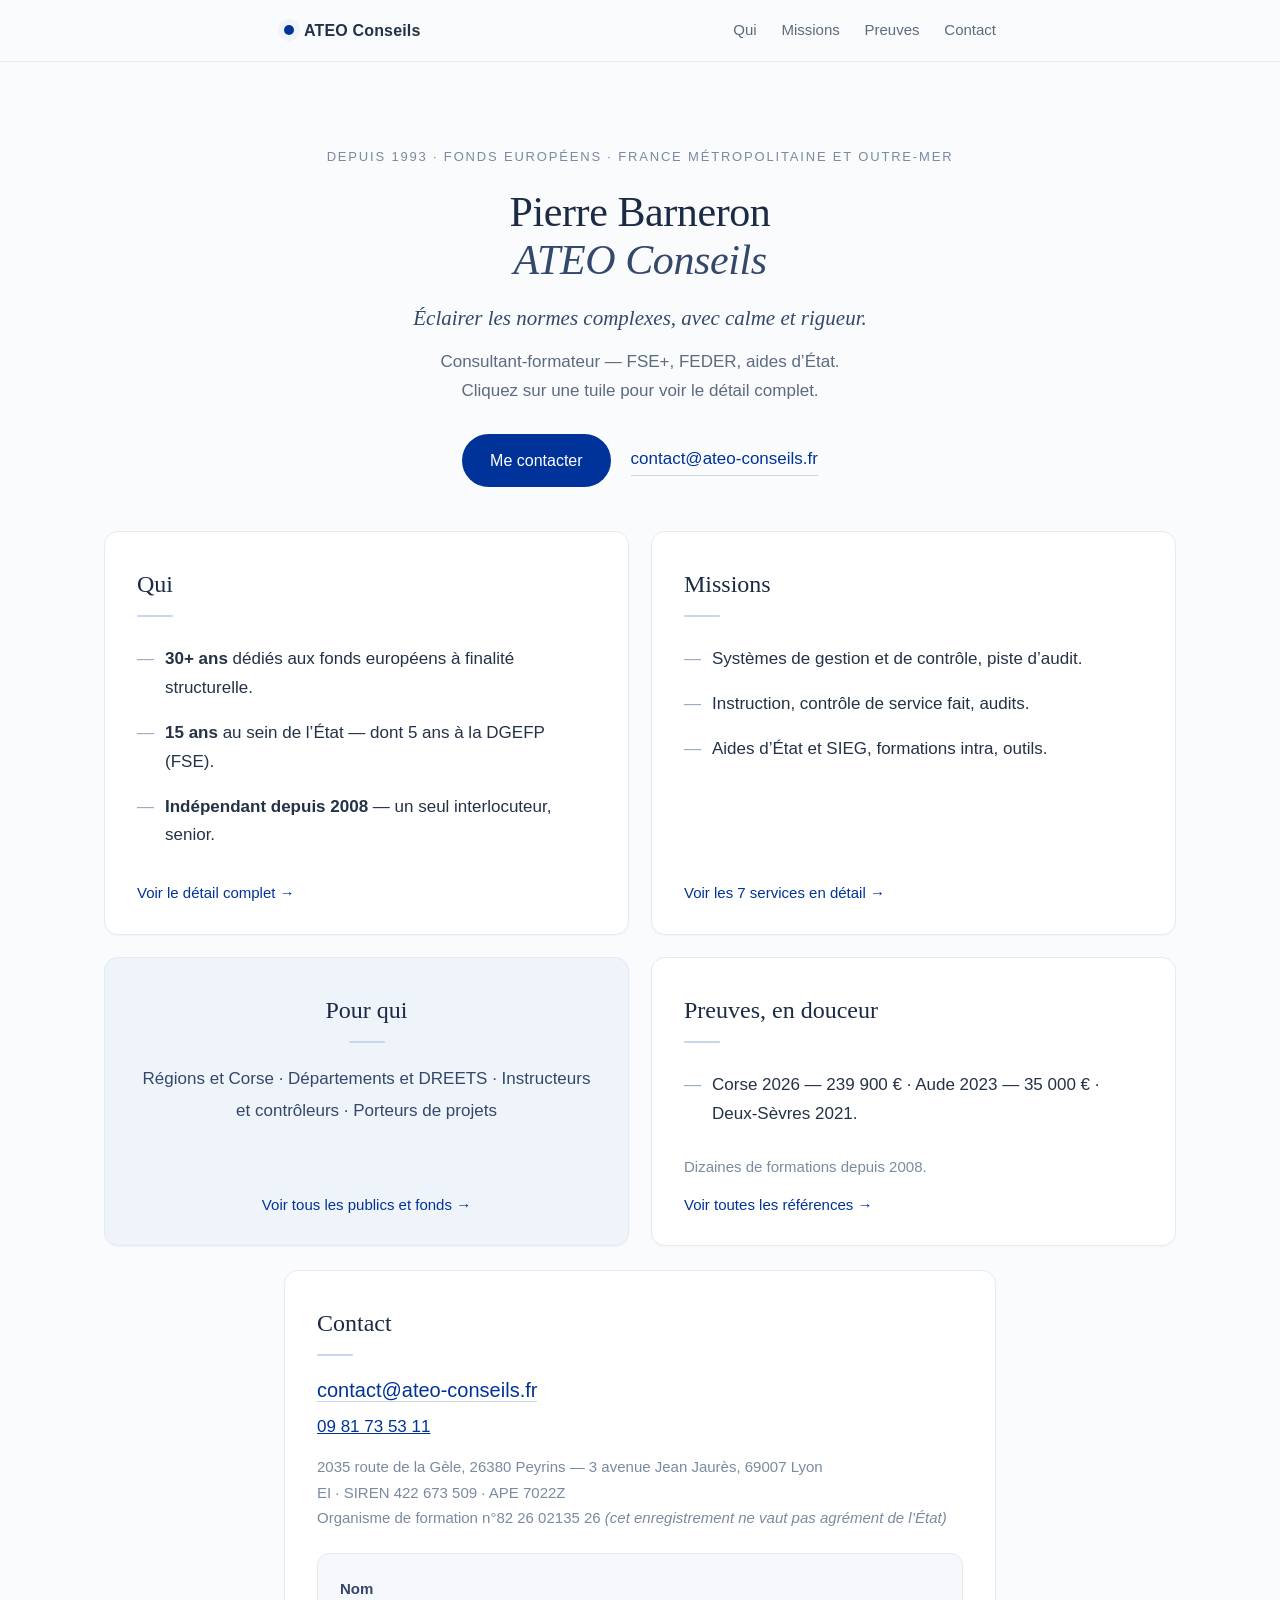
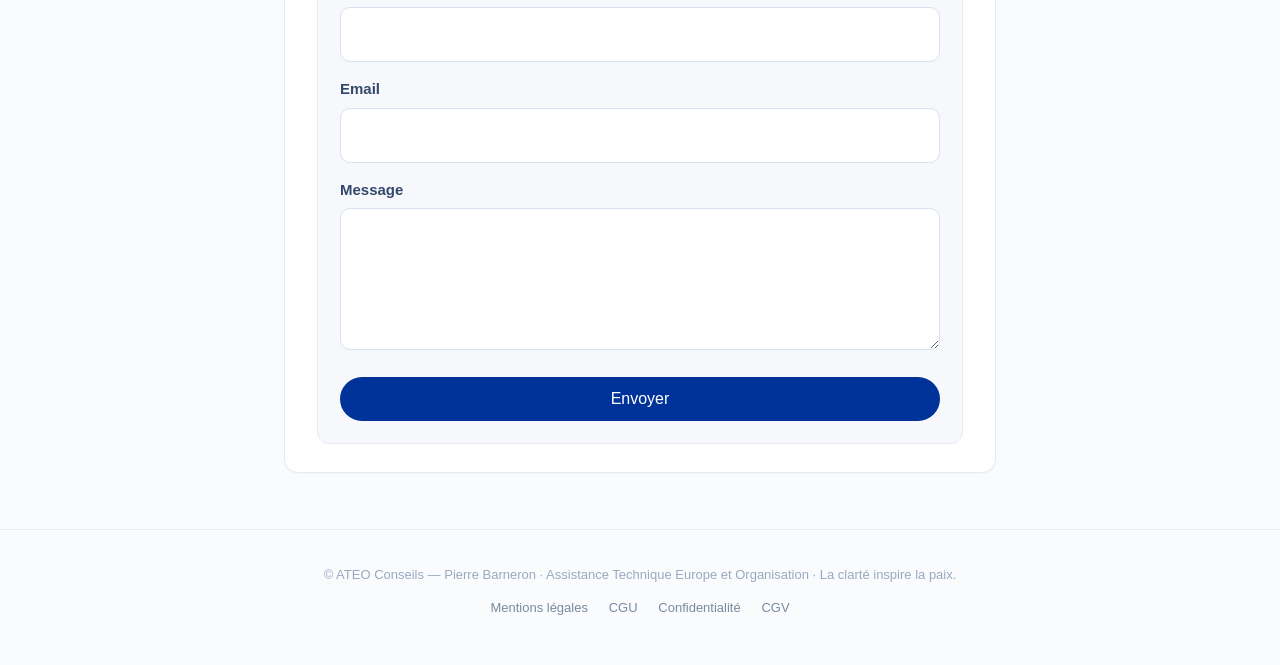
==== commit 3ecb94af: "V5: tuiles en grille horizontale 2x2 et popups agrandies" ====
--- a/index.html
+++ b/index.html
@@ -22,7 +22,8 @@
     </div>
   </header>
 
-  <main id="top" class="wrap">
+  <main id="top">
+    <div class="wrap">
     <section class="hero">
       <p class="eyebrow">Depuis 1993 · Fonds européens · France métropolitaine et outre-mer</p>
       <h1>Pierre Barneron<br><span>ATEO Conseils</span></h1>
@@ -33,7 +34,10 @@
         <a class="mail" href="mailto:contact@ateo-conseils.fr">contact@ateo-conseils.fr</a>
       </div>
     </section>
-
+    </div>
+
+    <div class="wrap wide">
+    <div class="tiles">
     <section id="qui" class="card tile" data-open="dlg-qui" tabindex="0" role="button" aria-haspopup="dialog" aria-label="Qui — voir le détail complet">
       <h2>Qui</h2>
       <ul class="calm">
@@ -68,7 +72,10 @@
       <p class="detail">Dizaines de formations depuis 2008.</p>
       <p class="more">Voir toutes les références →</p>
     </section>
-
+    </div>
+    </div>
+
+    <div class="wrap">
     <section id="contact" class="card contact">
       <h2>Contact</h2>
       <p class="contact-lines">
@@ -89,6 +96,7 @@
         <button class="btn" type="submit">Envoyer</button>
       </form>
     </section>
+    </div>
   </main>
 
   <dialog id="dlg-qui" class="modal" aria-labelledby="dlg-qui-t">
--- a/style.css
+++ b/style.css
@@ -10,6 +10,12 @@
   line-height: 1.7;
 }
 .wrap { max-width: 760px; margin: 0 auto; padding: 0 24px; }
+.wrap.wide { max-width: 1120px; }
+
+/* Grille horizontale des tuiles */
+.tiles { display: grid; grid-template-columns: 1fr 1fr; gap: 22px; margin-top: 8px; }
+.tiles .card { margin-top: 0; min-height: 250px; display: flex; flex-direction: column; }
+.tiles .more { margin-top: auto; padding-top: 12px; }
 
 /* Header discret */
 .top {
@@ -87,12 +93,12 @@
 .more { color: #003399; font-size: 15px; margin: 14px 0 0; }
 
 /* Modales */
-.modal { border: 1px solid #E6EBF2; border-radius: 16px; padding: 0; max-width: 640px; width: calc(100% - 40px); color: #243247; }
+.modal { border: 1px solid #E6EBF2; border-radius: 18px; padding: 0; max-width: 960px; width: calc(100% - 48px); color: #243247; }
 .modal::backdrop { background: rgba(27,42,69,.45); }
-.modal-inner { padding: 32px 32px 28px; max-height: 80vh; overflow: auto; position: relative; }
-.modal-inner h2 { font-family: Georgia, serif; font-weight: 500; font-size: 24px; color: #1B2A45; margin: 0 40px 8px 0; }
-.modal-inner h3 { font-size: 16px; color: #1B2A45; margin: 20px 0 6px; }
-.modal-inner p, .modal-inner li { font-size: 16px; }
+.modal-inner { padding: 48px 52px 40px; max-height: 88vh; overflow: auto; position: relative; }
+.modal-inner h2 { font-family: Georgia, serif; font-weight: 500; font-size: 28px; color: #1B2A45; margin: 0 48px 10px 0; }
+.modal-inner h3 { font-size: 17px; color: #1B2A45; margin: 24px 0 8px; }
+.modal-inner p, .modal-inner li { font-size: 16.5px; }
 .modal-inner ul, .modal-inner ol { margin: 8px 0; padding-left: 22px; }
 .close {
   position: absolute; top: 14px; right: 14px; width: 36px; height: 36px;
@@ -129,11 +135,16 @@
 footer nav a { color: #7A8AA0; font-size: 13px; margin: 0 8px; text-decoration: none; }
 footer nav a:hover { color: #003399; text-decoration: underline; }
 
+@media (max-width: 820px) {
+  .tiles { grid-template-columns: 1fr; }
+  .tiles .card { min-height: 0; }
+}
 @media (max-width: 600px) {
   body { font-size: 16px; }
   h1 { font-size: 32px; }
   .hero { padding: 60px 0 24px; }
   .card { padding: 24px 20px; }
+  .modal-inner { padding: 28px 22px; }
   .top-inner { flex-direction: column; gap: 10px; }
   nav a { margin: 0 12px 0 0; }
 }
